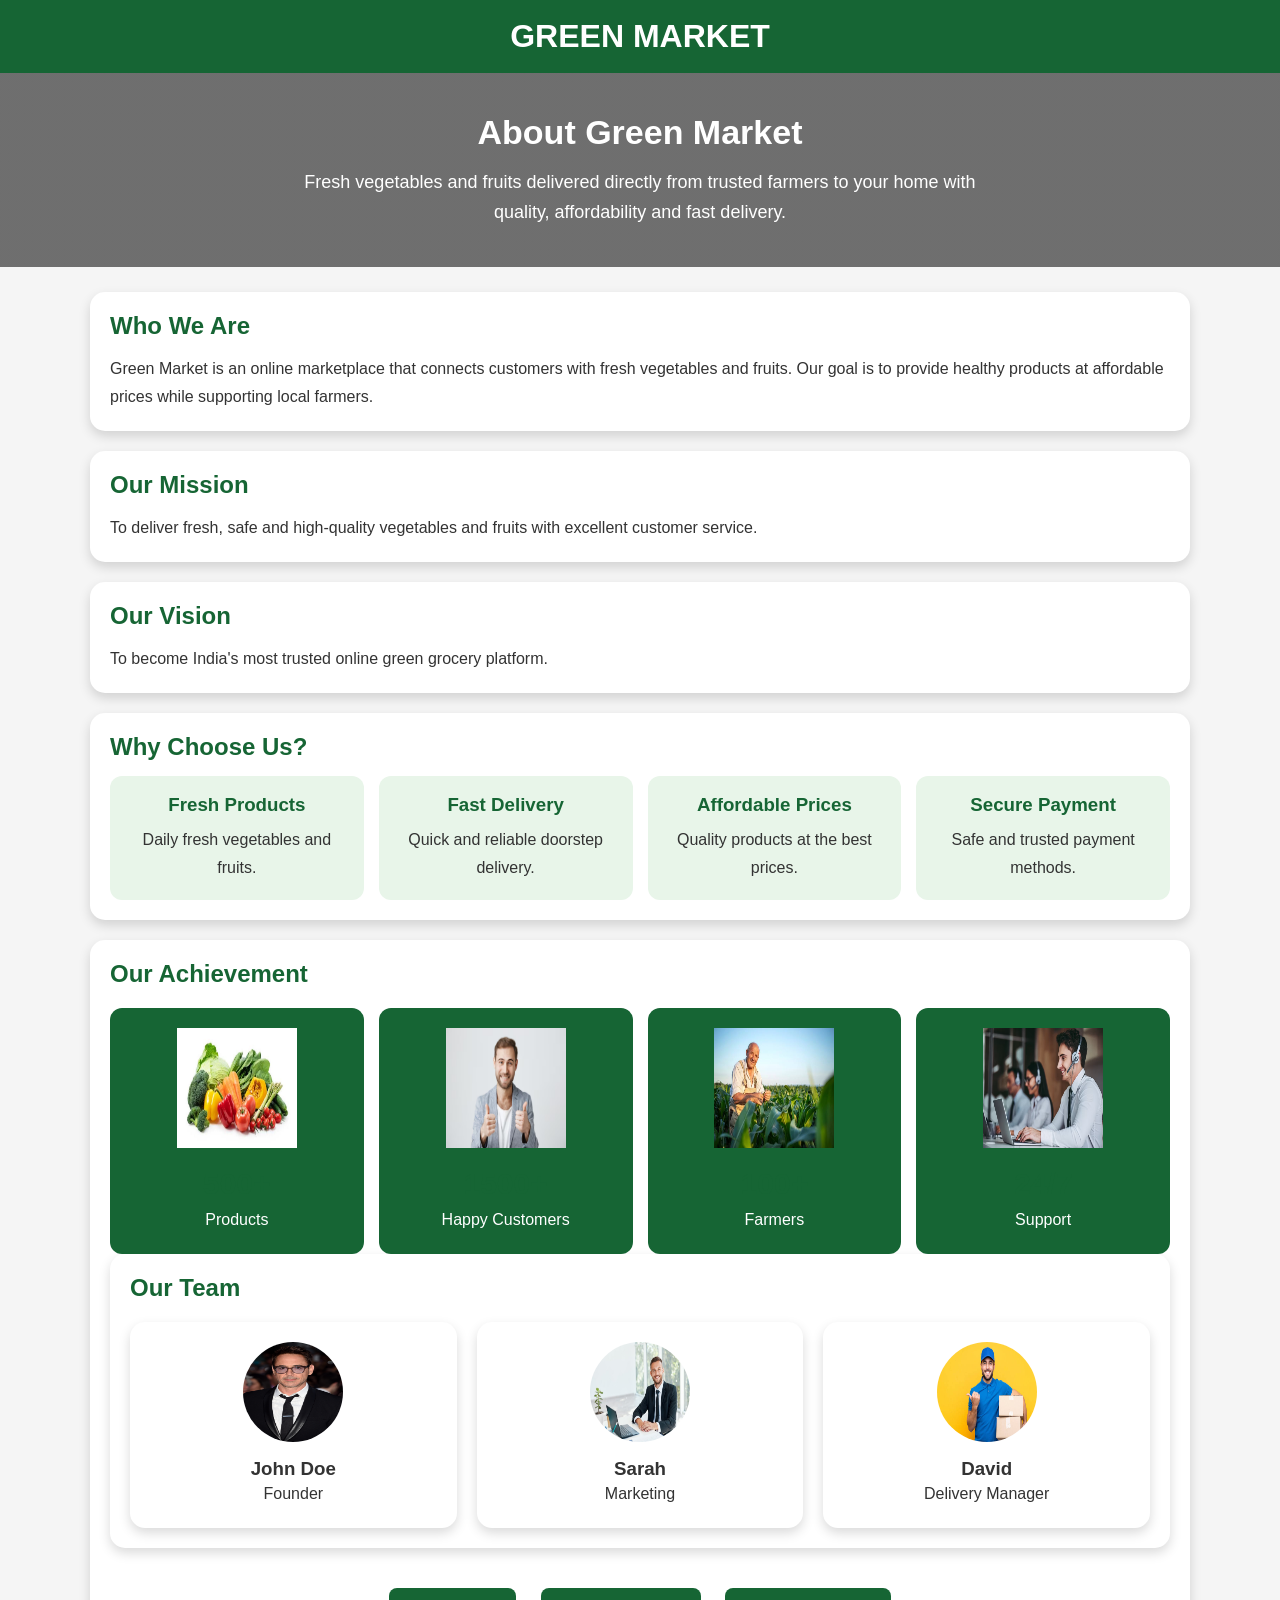
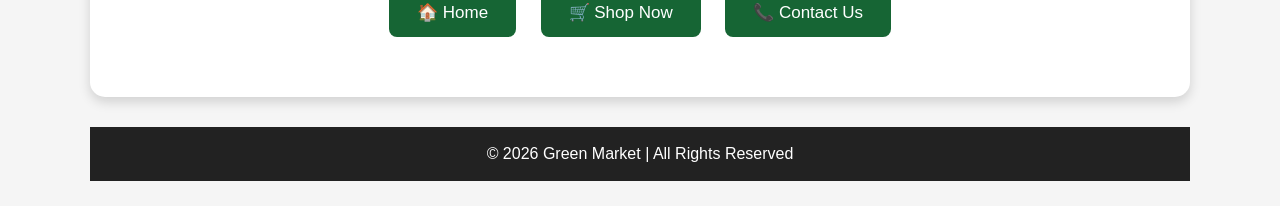
==== about.html @ 43e8455f "Initial commit" ====
<!DOCTYPE html>
<html lang="en">
<head>
<meta charset="UTF-8">
<meta name="viewport" content="width=device-width, initial-scale=1.0">

<title>About | Green Market</title>

<style>

*{
margin:0;
padding:0;
box-sizing:border-box;
font-family:Arial,sans-serif;
}

body{
background:#f5f5f5;
color:#333;
}

header{
background:#166534;
color:white;
padding:18px;
text-align:center;
font-size:32px;
font-weight:bold;
}

.hero{
padding:40px 20px;
text-align:center;
background:linear-gradient(rgba(0,0,0,.55),rgba(0,0,0,.55)),url("https://images.unsplash.com/photo-1542838132-92c53300491e?auto=format&fit=crop&w=1200&q=80");
background-size:cover;
background-position:center;
color:white;
}

.hero h1{
font-size:34px;
margin-bottom:15px;
}

.hero p{
font-size:18px;
line-height:30px;
max-width:700px;
margin:auto;
}

.container{
width:90%;
max-width:1100px;
margin:auto;
padding:25px 0;
}

.card{
background:white;
padding:20px;
margin-bottom:20px;
border-radius:15px;
box-shadow:0 5px 12px rgba(0,0,0,.15);
}

.card h2{
color:#166534;
margin-bottom:15px;
}

.card p{
line-height:28px;
}

.features{
display:grid;
grid-template-columns:repeat(auto-fit,minmax(220px,1fr));
gap:15px;
margin-top:15px;
}

.feature{
background:#e8f5e9;
padding:18px;
border-radius:12px;
text-align:center;
}

.feature h3{
color:#166534;
margin-bottom:10px;
}

.team{
display:grid;
grid-template-columns:repeat(auto-fit,minmax(220px,1fr));
gap:20px;
margin-top:20px;
}

.member{
background:white;
padding:20px;
text-align:center;
border-radius:15px;
box-shadow:0 5px 12px rgba(0,0,0,.15);
}

.member img{
width:100px;
height:100px;
border-radius:50%;
margin-bottom:12px;
}

.stats{
display:grid;
grid-template-columns:repeat(auto-fit,minmax(150px,1fr));
gap:15px;
margin-top:20px;
}

.stat{
background:#166534;
color:white;
padding:20px;
border-radius:12px;
text-align:center;
}

.stat h2{
font-size:32px;
}

.buttons{
text-align:center;
margin:30px 0;
}

.btn{
display:inline-block;
margin:10px;
padding:14px 28px;
background:#166534;
color:white;
text-decoration:none;
border-radius:8px;
font-size:17px;
transition:.3s;
}

.btn:hover{
background:#0f5132;
}

footer{
background:#222;
color:white;
text-align:center;
padding:18px;
margin-top:30px;
}

@media(max-width:600px){

header{
font-size:25px;
}

.hero h1{
font-size:28px;
}

.hero p{
font-size:16px;
}

.btn{
display:block;
width:90%;
margin:12px auto;
}

}
.stat img{
    width:120px;
    height:120px;
    margin-bottom:10px;
}

.stat h2{
    margin:5px 0 5px;
    font-size:30px;
}

</style>
</head>

<body>

<header>
GREEN MARKET
</header>

<section class="hero">

<h1>About Green Market</h1>

<p>
Fresh vegetables and fruits delivered directly from trusted farmers to your home with quality, affordability and fast delivery.
</p>

</section>

<div class="container">

<div class="card">

<h2>Who We Are</h2>

<p>
Green Market is an online marketplace that connects customers with fresh vegetables and fruits. Our goal is to provide healthy products at affordable prices while supporting local farmers.
</p>

</div>

<div class="card">

<h2>Our Mission</h2>

<p>
To deliver fresh, safe and high-quality vegetables and fruits with excellent customer service.
</p>

</div>

<div class="card">

<h2>Our Vision</h2>

<p>
To become India's most trusted online green grocery platform.
</p>

</div>

<div class="card">

<h2>Why Choose Us?</h2>

<div class="features">

<div class="feature">
<h3>Fresh Products</h3>
<p>Daily fresh vegetables and fruits.</p>
</div>

<div class="feature">
<h3>Fast Delivery</h3>
<p>Quick and reliable doorstep delivery.</p>
</div>

<div class="feature">
<h3>Affordable Prices</h3>
<p>Quality products at the best prices.</p>
</div>

<div class="feature">
<h3>Secure Payment</h3>
<p>Safe and trusted payment methods.</p>
</div>

</div>

</div>

<div class="card">

<h2>Our Achievement</h2>

<div class="stats">

<div class="stat">
<img src="images/cart.png" alt="products">
<h2>500+</h2>
<p>Products</p>

</div>

<div class="stat">
    <img src="images/happy.png" alt="Customers">
    <h2>1500+</h2>
    <p>Happy Customers</p>
</div>

<div class="stat">
    <img src="images/farmer.png" alt="Farmers">
    <h2>100+</h2>
    <p>Farmers</p>
</div>

<div class="stat">
    <img src="images/customer.png" alt="Support">
    <h2>24/7</h2>
    <p>Support</p>
</div>

</div>

<div class="card">

<h2>Our Team</h2>

<div class="team">

<div class="member">

    <img src="images/founder.jpg" alt="Founder">

    <h3>John Doe</h3>

    <p>Founder</p>

</div>

<div class="member">

    <img src="images/marketing.jpg" alt="Marketing">

    <h3>Sarah</h3>

    <p>Marketing</p>

</div>

<div class="member">

    <img src="images/delivery.jpg" alt="Delivery Manager">

    <h3>David</h3>

    <p>Delivery Manager</p>

</div>
</div>

</div>

<div class="buttons">

<a href="index.html" class="btn">🏠 Home</a>

<a href="products.html" class="btn">🛒 Shop Now</a>

<a href="contact.html" class="btn">📞 Contact Us</a>

</div>

</div>

<footer>

© 2026 Green Market | All Rights Reserved

</footer>

</body>
</html>
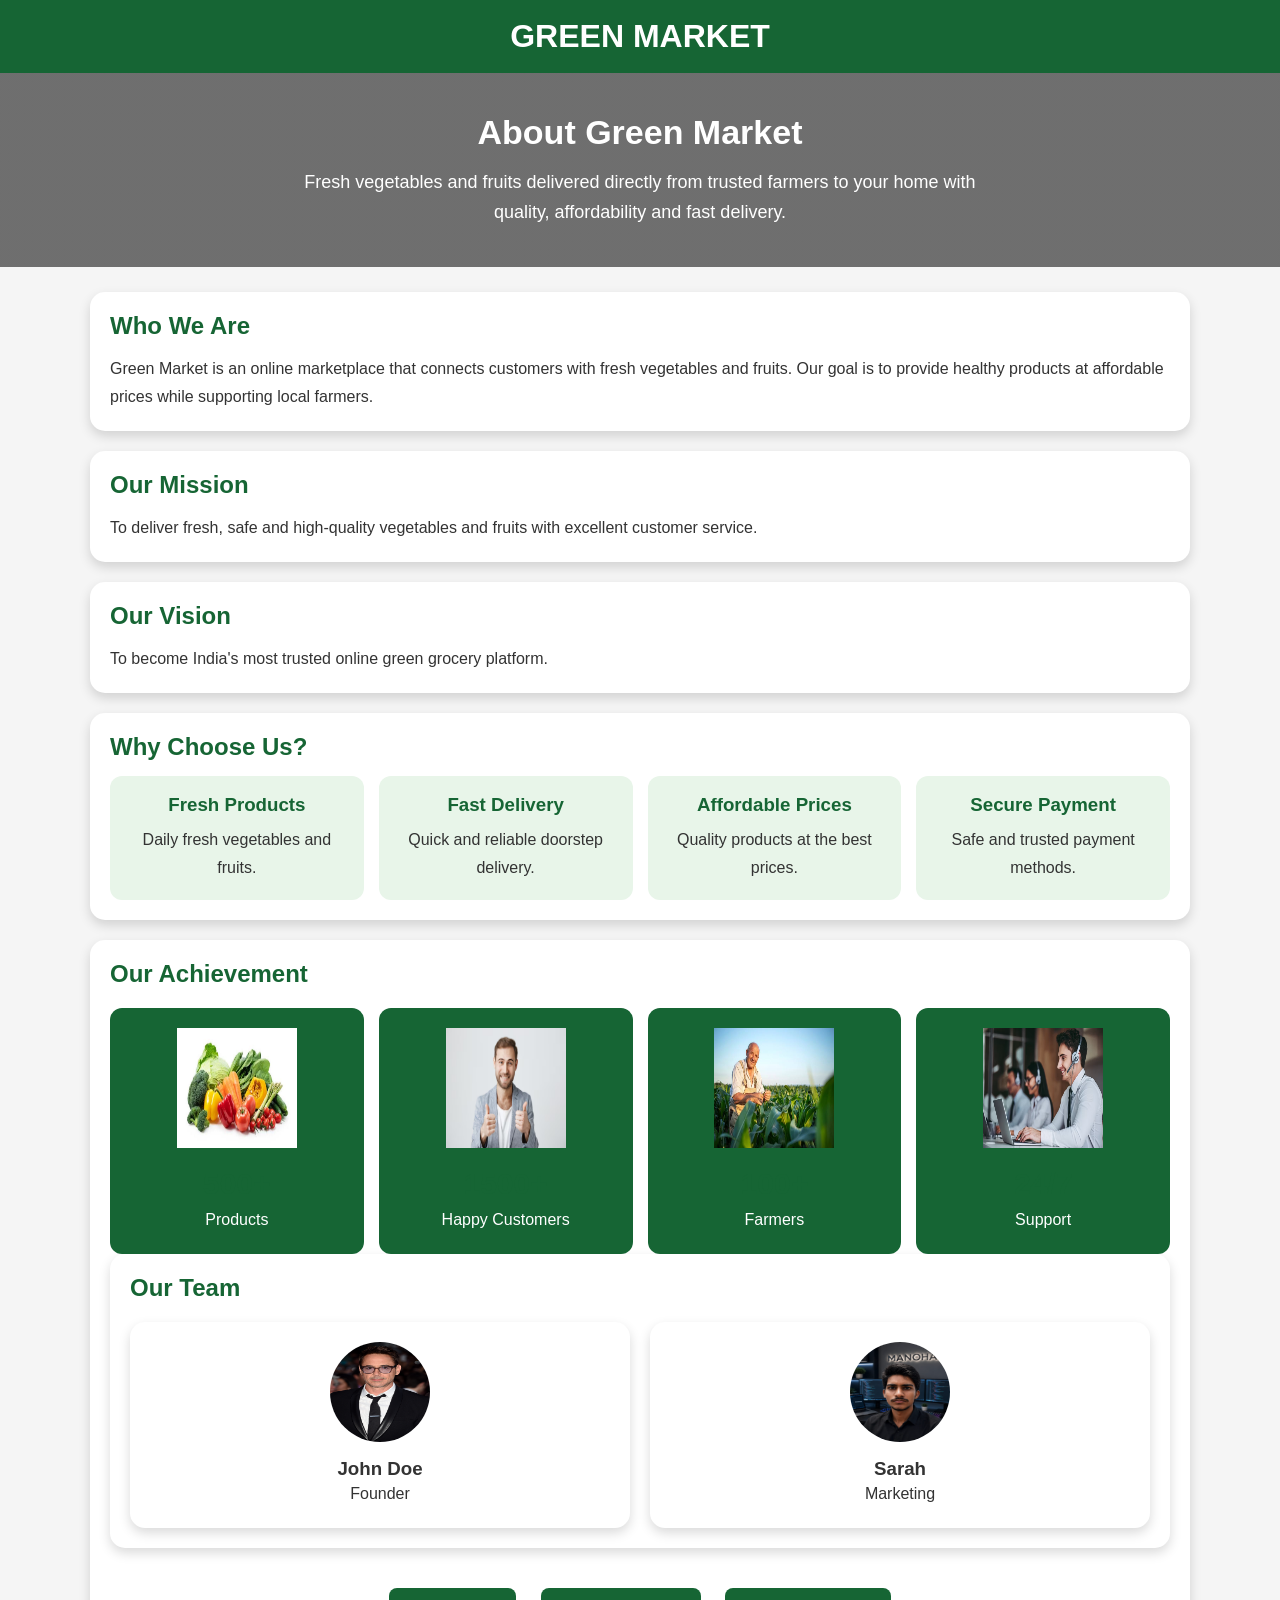
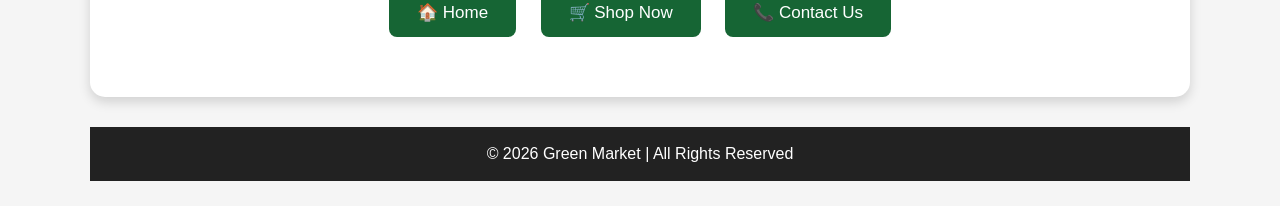
==== commit f9f7cc6e: "Update homepage" ====
--- a/about.html
+++ b/about.html
@@ -327,7 +327,7 @@
 
 <div class="member">
 
-    <img src="images/marketing.jpg" alt="Marketing">
+    <img src="images/Developer.png" alt="Developer">
 
     <h3>Sarah</h3>
 
@@ -335,15 +335,7 @@
 
 </div>
 
-<div class="member">
-
-    <img src="images/delivery.jpg" alt="Delivery Manager">
-
-    <h3>David</h3>
-
-    <p>Delivery Manager</p>
-
-</div>
+
 </div>
 
 </div>
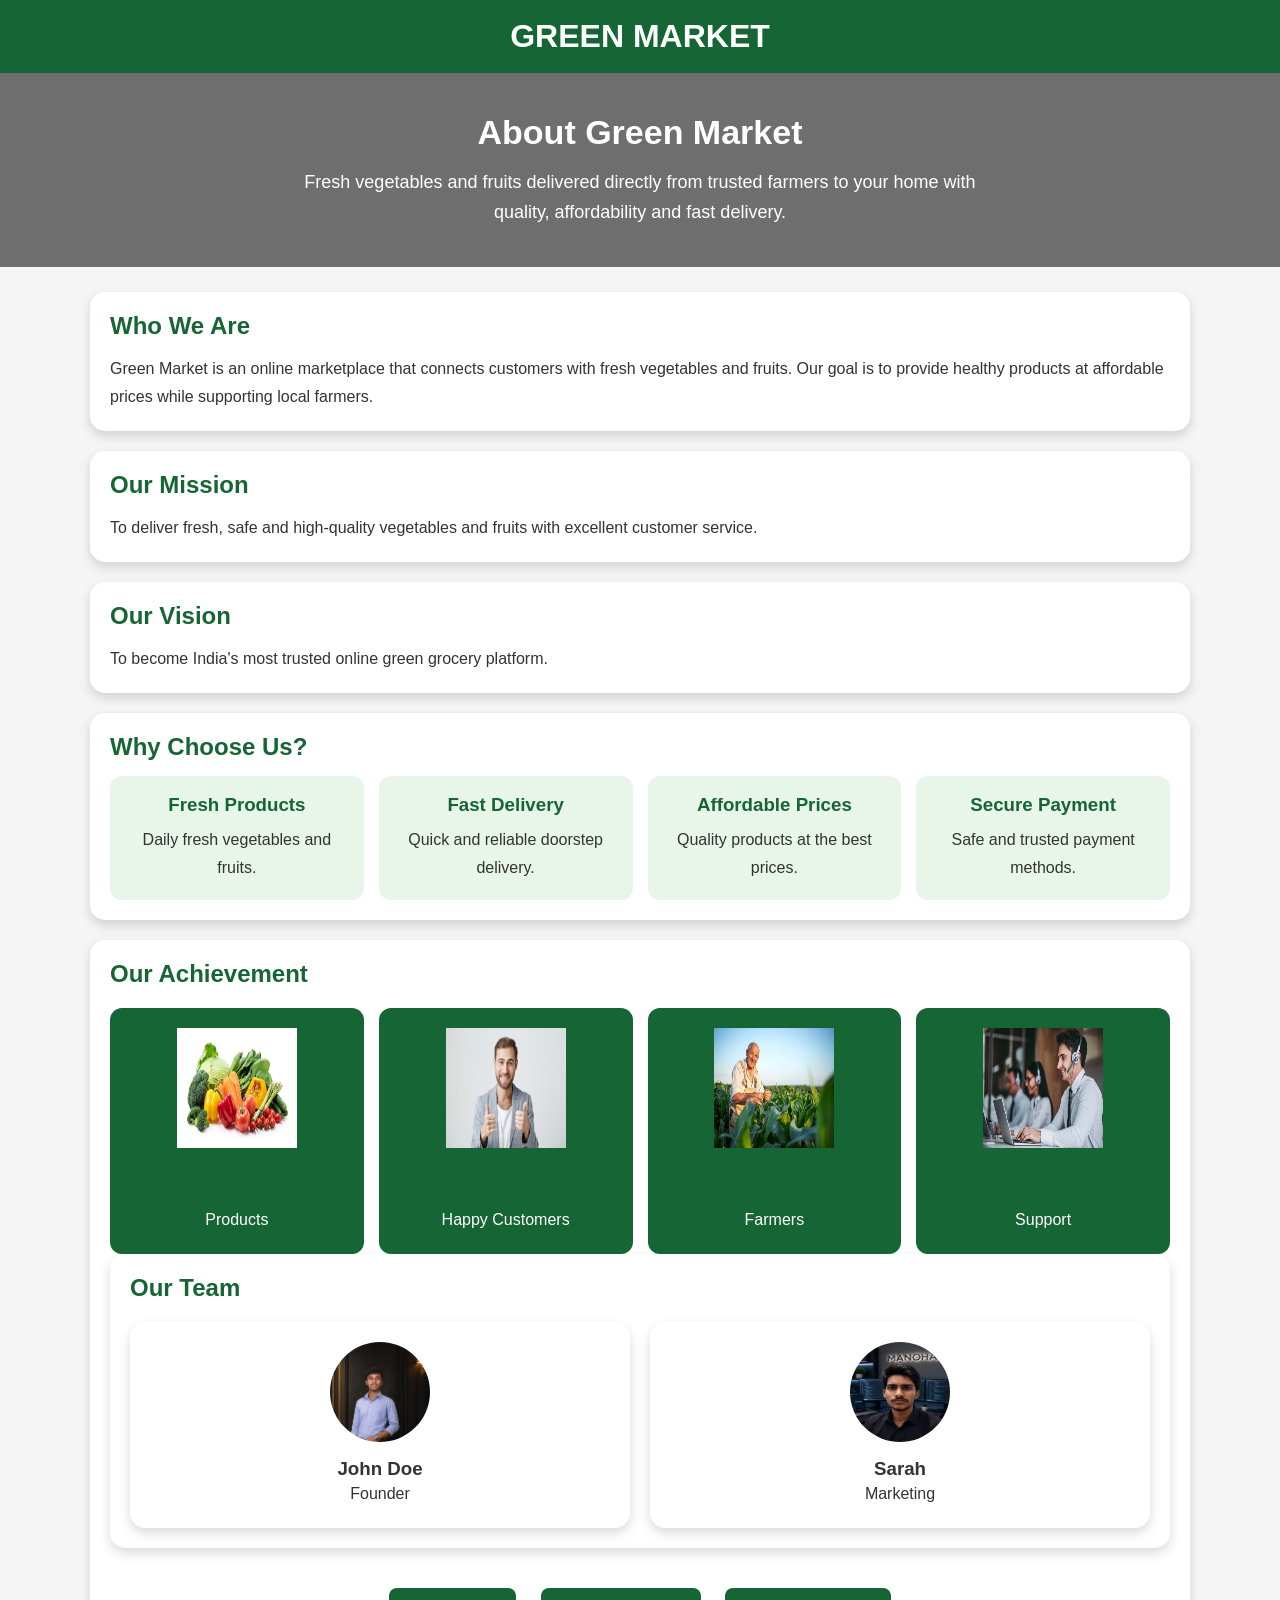
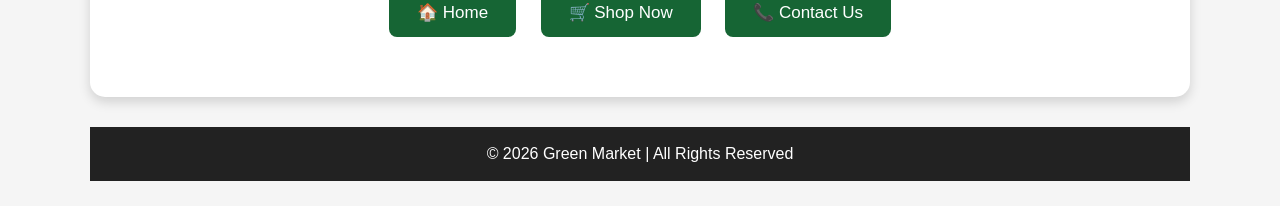
==== commit ee505696: "Update homepage" ====
--- a/about.html
+++ b/about.html
@@ -317,7 +317,7 @@
 
 <div class="member">
 
-    <img src="images/founder.jpg" alt="Founder">
+    <img src="images/founderhe.png" alt="Founder">
 
     <h3>John Doe</h3>
 
@@ -342,7 +342,7 @@
 
 <div class="buttons">
 
-<a href="index.html" class="btn">🏠 Home</a>
+<a href="home.html" class="btn">🏠 Home</a>
 
 <a href="products.html" class="btn">🛒 Shop Now</a>
 
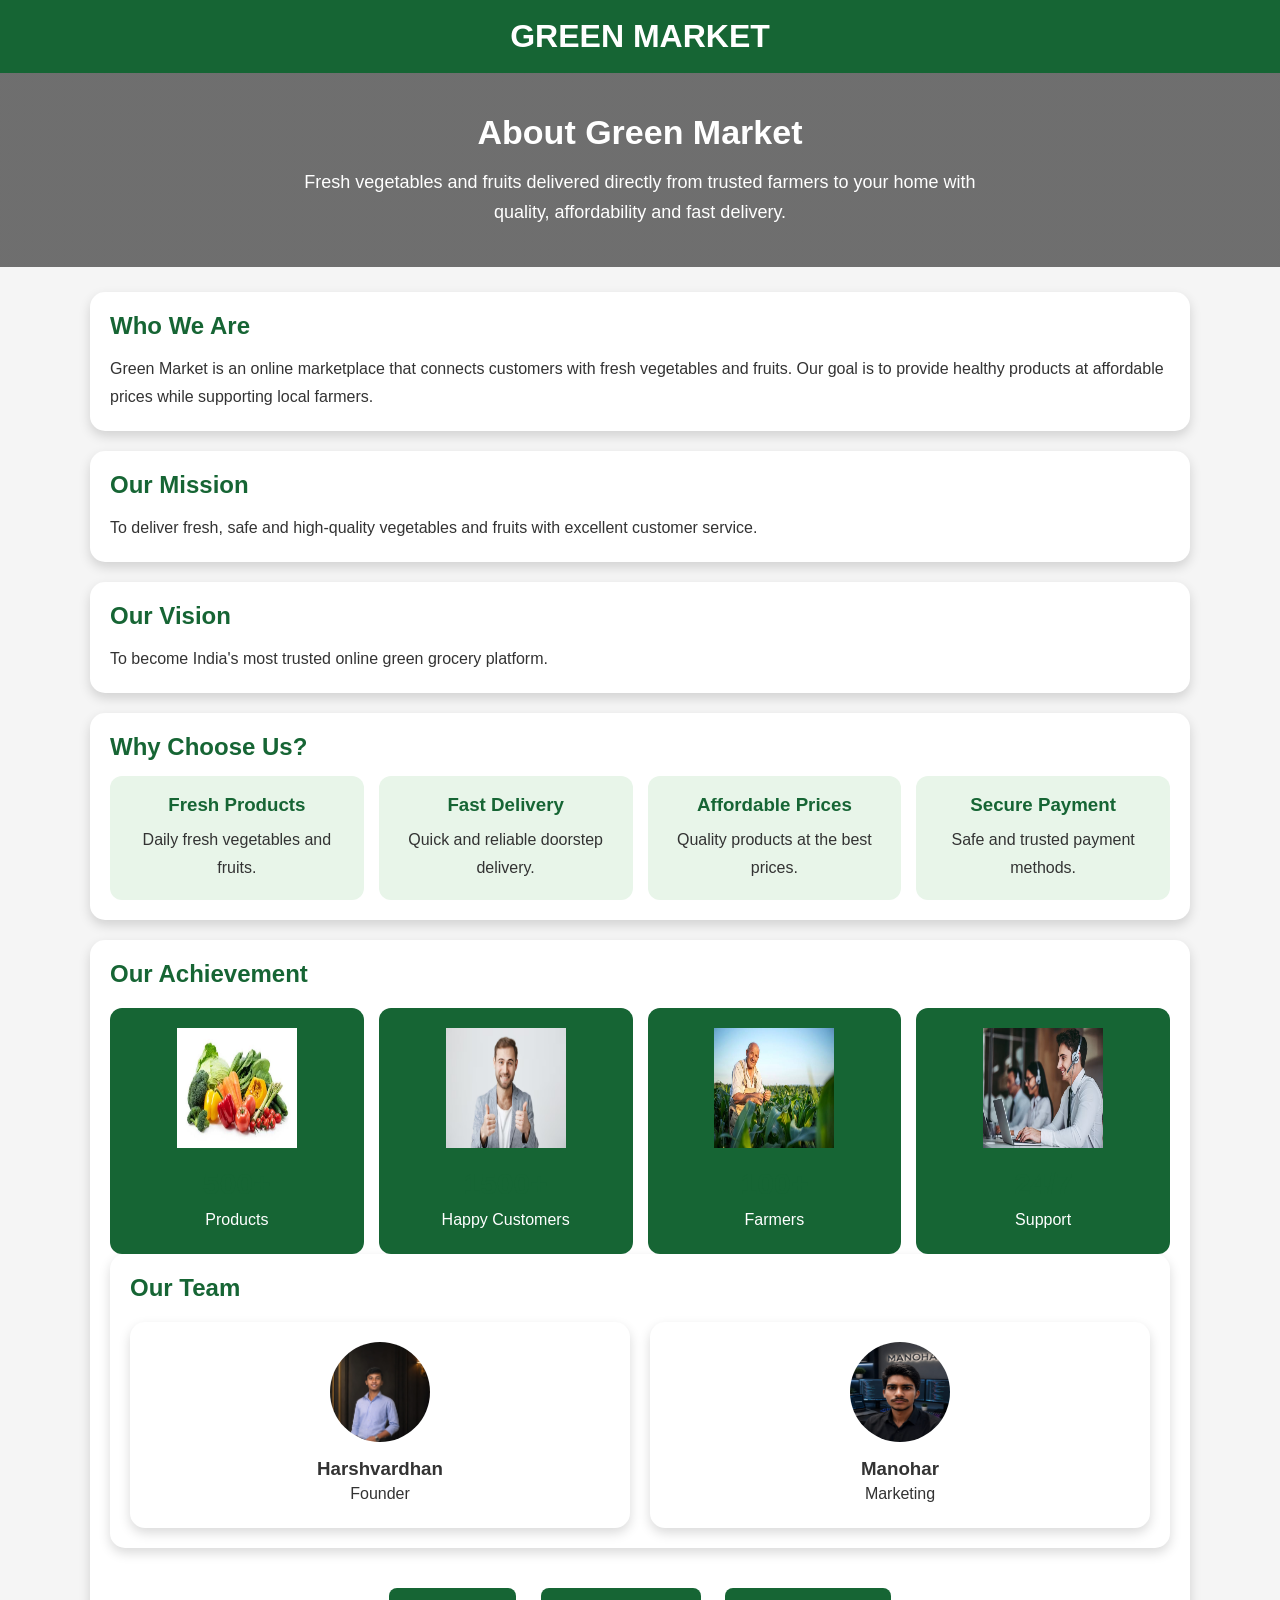
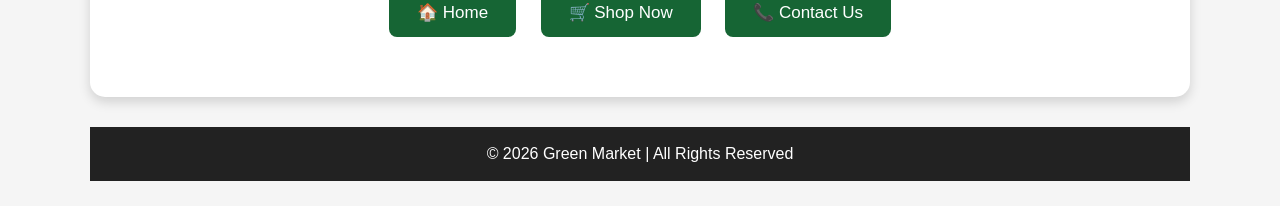
==== commit 51ad4531: "Update homepage" ====
--- a/about.html
+++ b/about.html
@@ -319,7 +319,7 @@
 
     <img src="images/founderhe.png" alt="Founder">
 
-    <h3>John Doe</h3>
+    <h3>Harshvardhan</h3>
 
     <p>Founder</p>
 
@@ -329,7 +329,7 @@
 
     <img src="images/Developer.png" alt="Developer">
 
-    <h3>Sarah</h3>
+    <h3>Manohar</h3>
 
     <p>Marketing</p>
 
